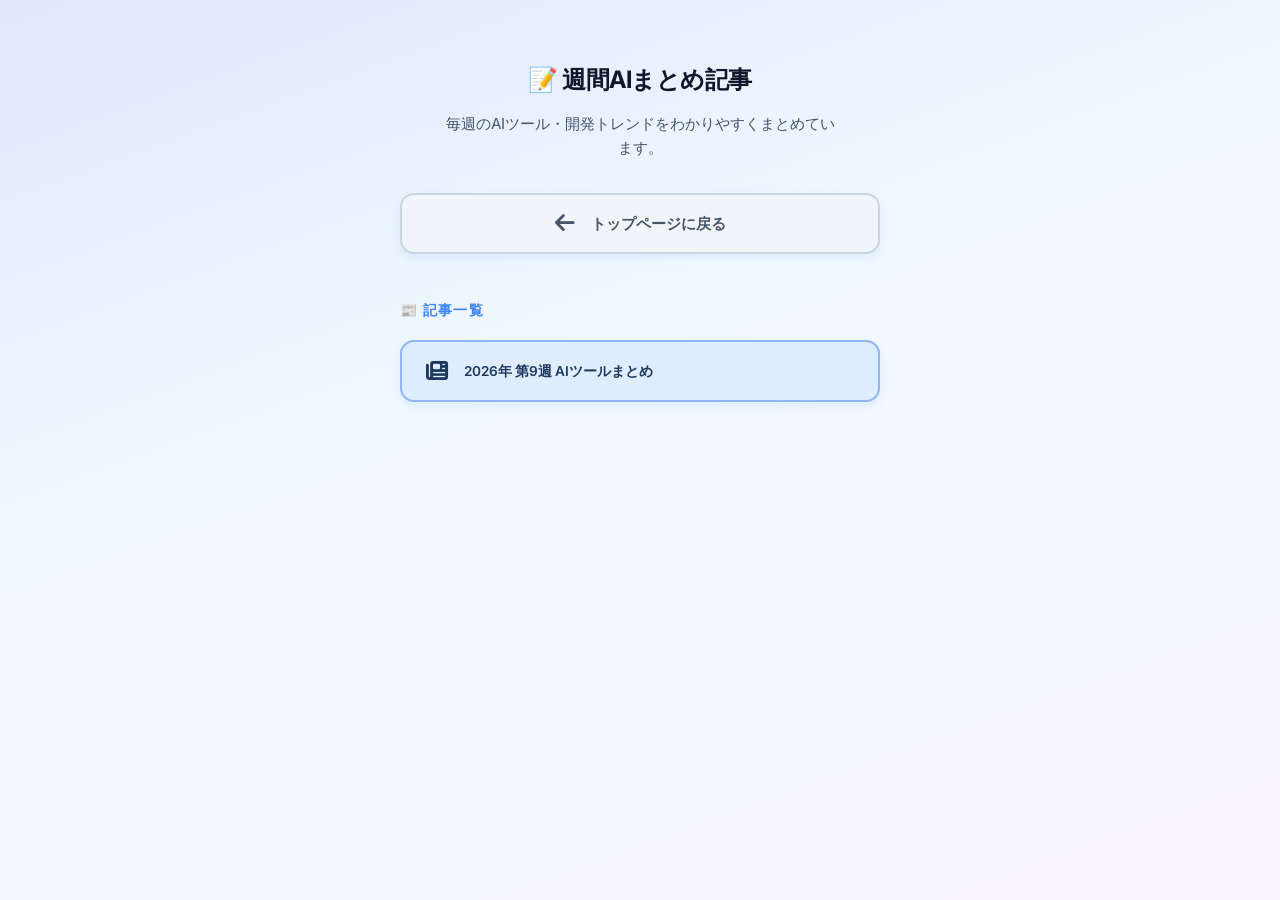
==== articles.html @ 1c86bf2f "Update LinkTree at 2026-02-28 23:58:25" ====
<!DOCTYPE html>
<html lang="ja">

<head>
    <meta charset="UTF-8">
    <meta name="viewport" content="width=device-width, initial-scale=1.0">
    <title>ライト | 週間AIまとめ記事</title>
    <link rel="stylesheet" href="style.css">
    <link rel="stylesheet" href="https://cdnjs.cloudflare.com/ajax/libs/font-awesome/6.4.0/css/all.min.css">
</head>

<body>
    <div class="container">
        <header class="profile">
            <h1 class="profile-name" style="margin-top: 1rem;">📝 週間AIまとめ記事</h1>
            <p class="profile-bio">
                毎週のAIツール・開発トレンドをわかりやすくまとめています。
            </p>
        </header>

        <main class="links">
            <a href="index.html" class="link-item"
                style="justify-content: center; background-color: #f1f5f9; border-color: #cbd5e1; color: #475569;">
                <i class="fa-solid fa-arrow-left link-icon" style="color: #475569;"></i>
                トップページに戻る
            </a>

            <h2 class="category-title" style="color: #3b82f6; margin-top: 2rem;">📰 記事一覧</h2>
            <!-- ARTICLES_LIST_START -->
            <a href="articles/week_2026_02_28.html" class="link-item" style="font-size: 0.85rem; margin-bottom: 0.4rem;">
                <i class="fa-solid fa-newspaper link-icon"></i>
                2026年 第9週 AIツールまとめ
            </a>

            <!-- ARTICLES_LIST_END -->

        </main>
    </div>
</body>

</html>
---- style.css ----
@import url('https://fonts.googleapis.com/css2?family=Inter:wght@400;500;600;700&display=swap');

* {
    margin: 0;
    padding: 0;
    box-sizing: border-box;
    font-family: 'Inter', sans-serif;
}

body {
    background: linear-gradient(160deg, #e0e7ff 0%, #f0f9ff 40%, #faf5ff 100%);
    color: #1e293b;
    min-height: 100vh;
    display: flex;
    justify-content: center;
    align-items: flex-start;
    padding: 3rem 1.5rem;
}

.container {
    width: 100%;
    max-width: 480px;
    display: flex;
    flex-direction: column;
    align-items: center;
    gap: 2rem;
}

/* プロフィールセクション */
.profile {
    display: flex;
    flex-direction: column;
    align-items: center;
    text-align: center;
    gap: 1rem;
}

.profile-img {
    width: 110px;
    height: 110px;
    border-radius: 50%;
    object-fit: cover;
    box-shadow: 0 8px 20px rgba(59, 130, 246, 0.4);
    border: 4px solid #ffffff;
    transition: transform 0.4s cubic-bezier(0.175, 0.885, 0.32, 1.275), box-shadow 0.4s ease;
}

.profile-img:hover {
    transform: scale(1.08) rotate(3deg);
    box-shadow: 0 12px 30px rgba(59, 130, 246, 0.6);
}

.profile-name {
    font-size: 1.5rem;
    font-weight: 700;
    letter-spacing: -0.02em;
    color: #0f172a;
}

.profile-bio {
    font-size: 0.95rem;
    color: #475569;
    line-height: 1.6;
    max-width: 90%;
}

/* リンクセクション */
.links {
    width: 100%;
    display: flex;
    flex-direction: column;
    gap: 1rem;
}

.category-title {
    font-size: 0.85rem;
    text-transform: uppercase;
    letter-spacing: 0.1em;
    color: #64748b;
    margin-top: 1rem;
    margin-bottom: 0.25rem;
    font-weight: 700;
}

/* 通常ボタン: 淡い青背景 + はっきりした枠線 */
.link-item {
    display: flex;
    align-items: center;
    justify-content: flex-start;
    gap: 1rem;
    width: 100%;
    padding: 1.1rem 1.5rem;
    background-color: #e0ecff;
    border: 2px solid #93b4f5;
    border-radius: 14px;
    color: #1e3a5f;
    text-decoration: none;
    font-weight: 600;
    font-size: 0.95rem;
    line-height: 1.4;
    text-align: left;
    position: relative;
    overflow: hidden;
    cursor: pointer;
    box-shadow: 0 4px 10px rgba(59, 130, 246, 0.1);
    transition: transform 0.3s cubic-bezier(0.34, 1.56, 0.64, 1), box-shadow 0.3s ease, background-color 0.3s ease, border-color 0.3s ease;
}

.link-item:hover {
    background-color: #c7dbff;
    transform: translateY(-4px) scale(1.02);
    box-shadow: 0 10px 25px rgba(59, 130, 246, 0.25);
    border-color: #6d9ef0;
}

/* 注目ボタン: 青いグラデーション背景 + 白文字 */
.link-item.featured {
    background: linear-gradient(135deg, #3b82f6, #6366f1);
    border: 2px solid #3b82f6;
    color: #ffffff;
}

.link-item.featured:hover {
    background: linear-gradient(135deg, #2563eb, #4f46e5);
    border-color: #2563eb;
    box-shadow: 0 10px 30px rgba(59, 130, 246, 0.4);
}

/* アイコン */
.link-icon {
    font-size: 1.4rem;
    flex-shrink: 0;
}

.link-item.featured .link-icon {
    color: #ffffff;
}

/* マスコットキャラクター */
.mascot-img {
    width: 120px;
    height: 120px;
    object-fit: contain;
    margin-top: -0.5rem;
    animation: float 3s ease-in-out infinite;
    filter: drop-shadow(0 4px 12px rgba(249, 115, 22, 0.3));
    transition: transform 0.4s cubic-bezier(0.175, 0.885, 0.32, 1.275), filter 0.4s ease;
    cursor: pointer;
}

.mascot-img:hover {
    animation: bounce 0.6s ease;
    filter: drop-shadow(0 8px 20px rgba(249, 115, 22, 0.5));
    transform: scale(1.15) rotate(10deg);
}

@keyframes float {

    0%,
    100% {
        transform: translateY(0px);
    }

    50% {
        transform: translateY(-10px);
    }
}

@keyframes bounce {
    0% {
        transform: scale(1) rotate(0deg);
    }

    30% {
        transform: scale(1.2) rotate(10deg);
    }

    50% {
        transform: scale(0.95) rotate(-5deg);
    }

    70% {
        transform: scale(1.1) rotate(5deg);
    }

    100% {
        transform: scale(1.15) rotate(10deg);
    }
}
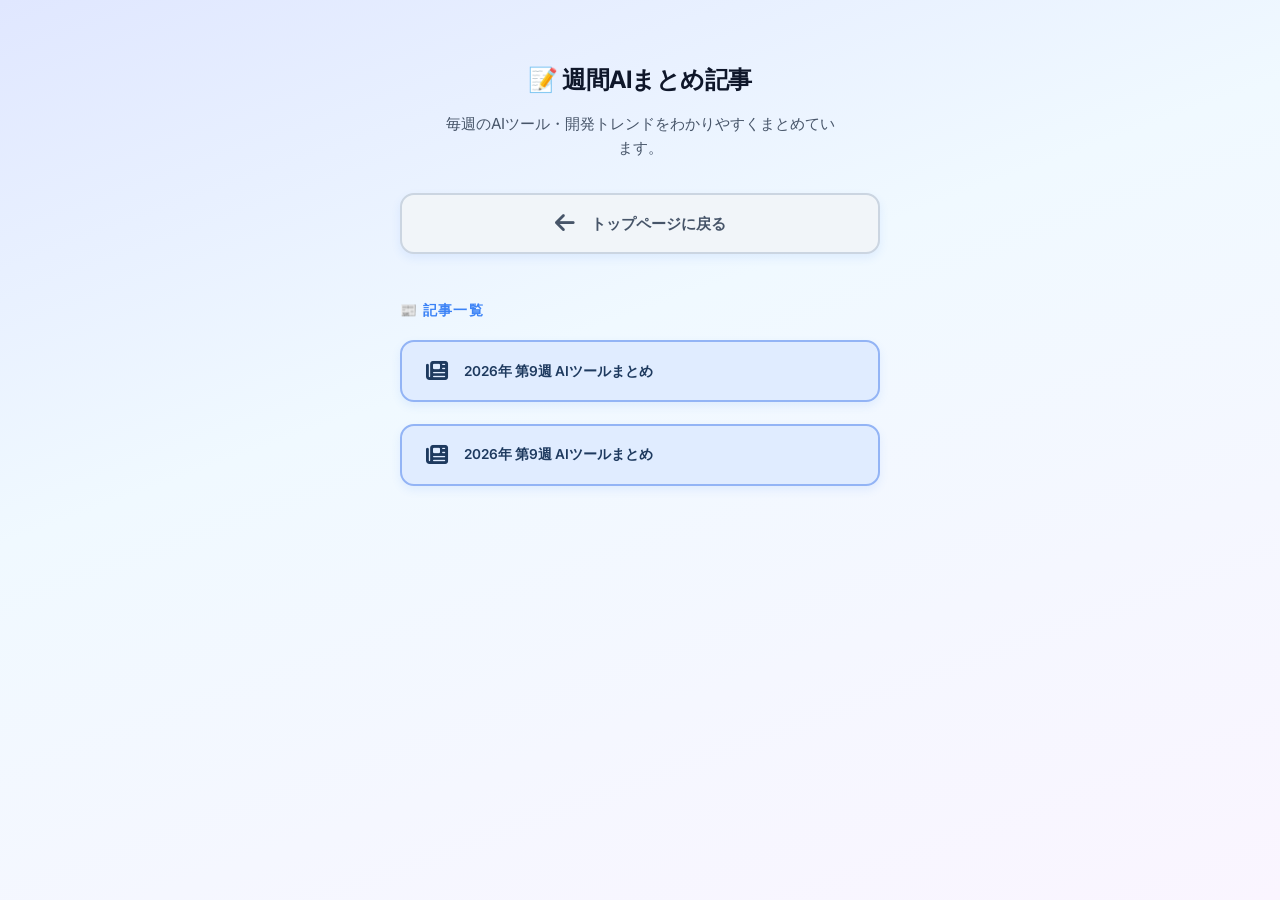
==== commit 09bc479c: "Update LinkTree at 2026-03-01 09:00:19" ====
--- a/articles.html
+++ b/articles.html
@@ -27,6 +27,11 @@
 
             <h2 class="category-title" style="color: #3b82f6; margin-top: 2rem;">📰 記事一覧</h2>
             <!-- ARTICLES_LIST_START -->
+            <a href="articles/week_2026_03_01.html" class="link-item" style="font-size: 0.85rem; margin-bottom: 0.4rem;">
+                <i class="fa-solid fa-newspaper link-icon"></i>
+                2026年 第9週 AIツールまとめ
+            </a>
+
             <a href="articles/week_2026_02_28.html" class="link-item" style="font-size: 0.85rem; margin-bottom: 0.4rem;">
                 <i class="fa-solid fa-newspaper link-icon"></i>
                 2026年 第9週 AIツールまとめ
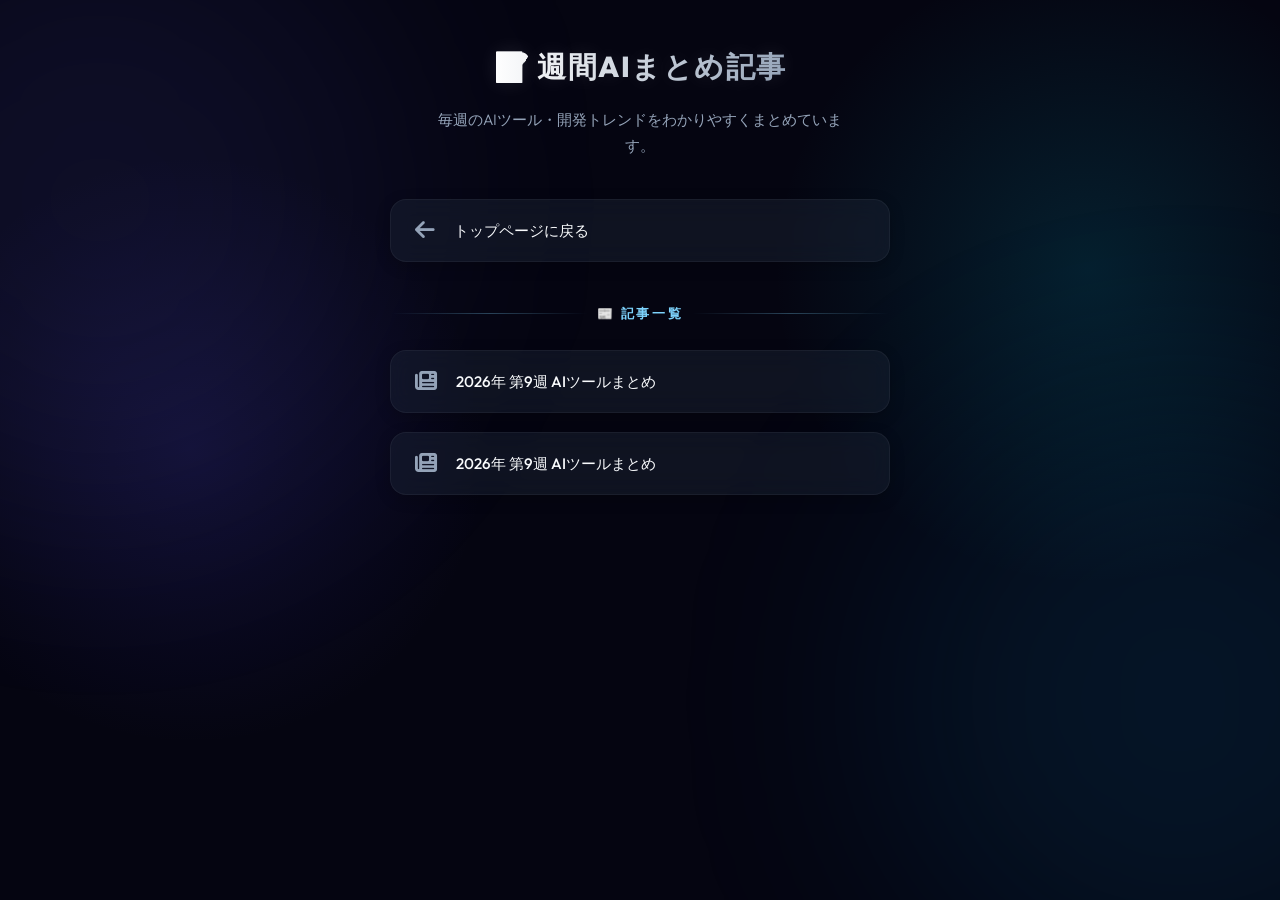
==== commit 2145e0ff: "Update LinkTree at 2026-03-04 01:34:15" ====
--- a/articles.html
+++ b/articles.html
@@ -12,27 +12,26 @@
 <body>
     <div class="container">
         <header class="profile">
-            <h1 class="profile-name" style="margin-top: 1rem;">📝 週間AIまとめ記事</h1>
+            <h1 class="profile-name">📝 週間AIまとめ記事</h1>
             <p class="profile-bio">
                 毎週のAIツール・開発トレンドをわかりやすくまとめています。
             </p>
         </header>
 
         <main class="links">
-            <a href="index.html" class="link-item"
-                style="justify-content: center; background-color: #f1f5f9; border-color: #cbd5e1; color: #475569;">
-                <i class="fa-solid fa-arrow-left link-icon" style="color: #475569;"></i>
+            <a href="index.html" class="link-item">
+                <i class="fa-solid fa-arrow-left link-icon"></i>
                 トップページに戻る
             </a>
 
-            <h2 class="category-title" style="color: #3b82f6; margin-top: 2rem;">📰 記事一覧</h2>
+            <h2 class="category-title">📰 記事一覧</h2>
             <!-- ARTICLES_LIST_START -->
-            <a href="articles/week_2026_03_01.html" class="link-item" style="font-size: 0.85rem; margin-bottom: 0.4rem;">
+            <a href="articles/week_2026_03_01.html" class="link-item">
                 <i class="fa-solid fa-newspaper link-icon"></i>
                 2026年 第9週 AIツールまとめ
             </a>
 
-            <a href="articles/week_2026_02_28.html" class="link-item" style="font-size: 0.85rem; margin-bottom: 0.4rem;">
+            <a href="articles/week_2026_02_28.html" class="link-item">
                 <i class="fa-solid fa-newspaper link-icon"></i>
                 2026年 第9週 AIツールまとめ
             </a>
--- a/style.css
+++ b/style.css
@@ -1,38 +1,87 @@
-@import url('https://fonts.googleapis.com/css2?family=Inter:wght@400;500;600;700&display=swap');
+@import url('https://fonts.googleapis.com/css2?family=Outfit:wght@300;400;500;600;700;800&display=swap');
 
 * {
     margin: 0;
     padding: 0;
     box-sizing: border-box;
-    font-family: 'Inter', sans-serif;
+    font-family: 'Outfit', sans-serif;
 }
 
 body {
-    background: linear-gradient(160deg, #e0e7ff 0%, #f0f9ff 40%, #faf5ff 100%);
-    color: #1e293b;
+    background-color: #050511;
+    background-image:
+        radial-gradient(circle at 15% 50%, rgba(79, 70, 229, 0.15), transparent 25%),
+        radial-gradient(circle at 85% 30%, rgba(6, 182, 212, 0.15), transparent 25%);
+    background-size: 100% 100%;
+    background-attachment: fixed;
+    color: #e2e8f0;
     min-height: 100vh;
     display: flex;
     justify-content: center;
     align-items: flex-start;
     padding: 3rem 1.5rem;
+    position: relative;
+    overflow-x: hidden;
+}
+
+/* Animated Background Orbs */
+body::before,
+body::after {
+    content: '';
+    position: fixed;
+    width: 600px;
+    height: 600px;
+    border-radius: 50%;
+    z-index: -1;
+    filter: blur(120px);
+    opacity: 0.5;
+    animation: drift 20s infinite alternate ease-in-out;
+}
+
+body::before {
+    top: -100px;
+    left: -200px;
+    background: rgba(99, 102, 241, 0.2);
+    /* Indigo */
+}
+
+body::after {
+    bottom: -100px;
+    right: -200px;
+    background: rgba(14, 165, 233, 0.2);
+    /* Cyan */
+    animation-delay: -10s;
+}
+
+@keyframes drift {
+    0% {
+        transform: translateY(0) scale(1);
+    }
+
+    100% {
+        transform: translateY(50px) scale(1.1);
+    }
 }
 
 .container {
     width: 100%;
-    max-width: 480px;
+    max-width: 500px;
     display: flex;
     flex-direction: column;
     align-items: center;
-    gap: 2rem;
-}
-
-/* プロフィールセクション */
+    gap: 2.5rem;
+    position: relative;
+    z-index: 1;
+}
+
+/* Profile Section */
 .profile {
     display: flex;
     flex-direction: column;
     align-items: center;
     text-align: center;
-    gap: 1rem;
+    gap: 1.2rem;
+    animation: fadeInDown 0.8s ease-out;
 }
 
 .profile-img {
@@ -40,120 +89,189 @@
     height: 110px;
     border-radius: 50%;
     object-fit: cover;
-    box-shadow: 0 8px 20px rgba(59, 130, 246, 0.4);
-    border: 4px solid #ffffff;
-    transition: transform 0.4s cubic-bezier(0.175, 0.885, 0.32, 1.275), box-shadow 0.4s ease;
+    box-shadow: 0 0 20px rgba(6, 182, 212, 0.3), inset 0 0 10px rgba(255, 255, 255, 0.1);
+    border: 3px solid rgba(255, 255, 255, 0.1);
+    transition: all 0.5s cubic-bezier(0.175, 0.885, 0.32, 1.275);
 }
 
 .profile-img:hover {
-    transform: scale(1.08) rotate(3deg);
-    box-shadow: 0 12px 30px rgba(59, 130, 246, 0.6);
+    transform: scale(1.05) rotate(5deg);
+    box-shadow: 0 0 35px rgba(6, 182, 212, 0.6), inset 0 0 15px rgba(255, 255, 255, 0.2);
+    border-color: rgba(6, 182, 212, 0.5);
+}
+
+/* AI Mascot */
+.mascot-img {
+    width: 130px;
+    height: 130px;
+    object-fit: contain;
+    margin-top: -1rem;
+    animation: float 4s ease-in-out infinite, glowPulse 3s infinite alternate;
+    filter: drop-shadow(0 0 15px rgba(99, 102, 241, 0.4));
+    transition: all 0.4s ease;
+    cursor: pointer;
+}
+
+.mascot-img:hover {
+    animation: bounce 0.6s ease;
+    filter: drop-shadow(0 0 30px rgba(6, 182, 212, 0.8));
+    transform: scale(1.1) rotate(5deg);
 }
 
 .profile-name {
-    font-size: 1.5rem;
-    font-weight: 700;
-    letter-spacing: -0.02em;
-    color: #0f172a;
+    font-size: 1.8rem;
+    font-weight: 800;
+    letter-spacing: 0.05em;
+    background: linear-gradient(to right, #ffffff, #94a3b8);
+    -webkit-background-clip: text;
+    background-clip: text;
+    -webkit-text-fill-color: transparent;
+    text-shadow: 0 0 20px rgba(255, 255, 255, 0.1);
 }
 
 .profile-bio {
     font-size: 0.95rem;
-    color: #475569;
-    line-height: 1.6;
-    max-width: 90%;
-}
-
-/* リンクセクション */
+    color: #94a3b8;
+    line-height: 1.7;
+    max-width: 95%;
+    font-weight: 300;
+}
+
+/* Links Section */
 .links {
     width: 100%;
     display: flex;
     flex-direction: column;
-    gap: 1rem;
+    gap: 1.2rem;
+    animation: fadeInUp 0.8s ease-out forwards;
+    opacity: 0;
+    animation-delay: 0.2s;
 }
 
 .category-title {
-    font-size: 0.85rem;
+    font-size: 0.8rem;
     text-transform: uppercase;
-    letter-spacing: 0.1em;
-    color: #64748b;
-    margin-top: 1rem;
-    margin-bottom: 0.25rem;
-    font-weight: 700;
-}
-
-/* 通常ボタン: 淡い青背景 + はっきりした枠線 */
+    letter-spacing: 0.2em;
+    color: #7dd3fc;
+    margin-top: 1.5rem;
+    margin-bottom: 0.5rem;
+    font-weight: 600;
+    display: flex;
+    align-items: center;
+    gap: 0.5rem;
+}
+
+.category-title::before,
+.category-title::after {
+    content: '';
+    flex: 1;
+    height: 1px;
+    background: linear-gradient(90deg, transparent, rgba(125, 211, 252, 0.3), transparent);
+}
+
+/* Glassmorphism Link Items */
 .link-item {
     display: flex;
     align-items: center;
     justify-content: flex-start;
-    gap: 1rem;
+    gap: 1.2rem;
     width: 100%;
-    padding: 1.1rem 1.5rem;
-    background-color: #e0ecff;
-    border: 2px solid #93b4f5;
-    border-radius: 14px;
-    color: #1e3a5f;
+    padding: 1.2rem 1.5rem;
+    background: rgba(30, 41, 59, 0.4);
+    backdrop-filter: blur(12px);
+    -webkit-backdrop-filter: blur(12px);
+    border: 1px solid rgba(255, 255, 255, 0.05);
+    border-radius: 16px;
+    color: #f8fafc;
     text-decoration: none;
-    font-weight: 600;
+    font-weight: 500;
     font-size: 0.95rem;
     line-height: 1.4;
     text-align: left;
     position: relative;
     overflow: hidden;
     cursor: pointer;
-    box-shadow: 0 4px 10px rgba(59, 130, 246, 0.1);
-    transition: transform 0.3s cubic-bezier(0.34, 1.56, 0.64, 1), box-shadow 0.3s ease, background-color 0.3s ease, border-color 0.3s ease;
+    box-shadow: 0 4px 15px rgba(0, 0, 0, 0.2);
+    transition: all 0.3s cubic-bezier(0.25, 0.8, 0.25, 1);
+}
+
+/* Hover Shine Effect */
+.link-item::before {
+    content: '';
+    position: absolute;
+    top: 0;
+    left: -100%;
+    width: 50%;
+    height: 100%;
+    background: linear-gradient(90deg, transparent, rgba(255, 255, 255, 0.05), transparent);
+    transform: skewX(-20deg);
+    transition: all 0.5s ease;
+}
+
+.link-item:hover::before {
+    left: 150%;
+    transition: all 0.7s ease;
 }
 
 .link-item:hover {
-    background-color: #c7dbff;
+    background: rgba(30, 41, 59, 0.8);
     transform: translateY(-4px) scale(1.02);
-    box-shadow: 0 10px 25px rgba(59, 130, 246, 0.25);
-    border-color: #6d9ef0;
-}
-
-/* 注目ボタン: 青いグラデーション背景 + 白文字 */
+    box-shadow: 0 12px 30px rgba(0, 0, 0, 0.4), 0 0 15px rgba(6, 182, 212, 0.2);
+    border-color: rgba(6, 182, 212, 0.3);
+    color: #ffffff;
+}
+
+/* Featured Link Item (Neon Gradient) */
 .link-item.featured {
-    background: linear-gradient(135deg, #3b82f6, #6366f1);
-    border: 2px solid #3b82f6;
-    color: #ffffff;
+    background: linear-gradient(135deg, rgba(79, 70, 229, 0.2), rgba(6, 182, 212, 0.2));
+    border: 1px solid rgba(6, 182, 212, 0.4);
+    box-shadow: 0 4px 15px rgba(6, 182, 212, 0.1), inset 0 0 10px rgba(99, 102, 241, 0.1);
 }
 
 .link-item.featured:hover {
-    background: linear-gradient(135deg, #2563eb, #4f46e5);
-    border-color: #2563eb;
-    box-shadow: 0 10px 30px rgba(59, 130, 246, 0.4);
-}
-
-/* アイコン */
+    background: linear-gradient(135deg, rgba(79, 70, 229, 0.4), rgba(6, 182, 212, 0.4));
+    border-color: rgba(6, 182, 212, 0.8);
+    box-shadow: 0 15px 35px rgba(6, 182, 212, 0.3), 0 0 20px rgba(6, 182, 212, 0.4);
+}
+
+.link-item.featured-warm {
+    background: linear-gradient(135deg, rgba(234, 88, 12, 0.2), rgba(249, 115, 22, 0.2));
+    border: 1px solid rgba(249, 115, 22, 0.4);
+    box-shadow: 0 4px 15px rgba(249, 115, 22, 0.1);
+}
+
+.link-item.featured-warm:hover {
+    background: linear-gradient(135deg, rgba(234, 88, 12, 0.4), rgba(249, 115, 22, 0.4));
+    border-color: rgba(249, 115, 22, 0.8);
+    box-shadow: 0 15px 35px rgba(249, 115, 22, 0.3), 0 0 20px rgba(249, 115, 22, 0.4);
+}
+
+/* Icons */
 .link-icon {
     font-size: 1.4rem;
     flex-shrink: 0;
+    color: #94a3b8;
+    transition: color 0.3s ease, transform 0.3s ease;
+}
+
+.link-item:hover .link-icon {
+    color: #38bdf8;
+    transform: scale(1.1);
 }
 
 .link-item.featured .link-icon {
-    color: #ffffff;
-}
-
-/* マスコットキャラクター */
-.mascot-img {
-    width: 120px;
-    height: 120px;
-    object-fit: contain;
-    margin-top: -0.5rem;
-    animation: float 3s ease-in-out infinite;
-    filter: drop-shadow(0 4px 12px rgba(249, 115, 22, 0.3));
-    transition: transform 0.4s cubic-bezier(0.175, 0.885, 0.32, 1.275), filter 0.4s ease;
-    cursor: pointer;
-}
-
-.mascot-img:hover {
-    animation: bounce 0.6s ease;
-    filter: drop-shadow(0 8px 20px rgba(249, 115, 22, 0.5));
-    transform: scale(1.15) rotate(10deg);
-}
-
+    color: #38bdf8;
+}
+
+.link-item.featured-warm .link-icon {
+    color: #fb923c;
+}
+
+.link-item.featured-warm:hover .link-icon {
+    color: #fdba74;
+}
+
+/* Animations */
 @keyframes float {
 
     0%,
@@ -162,7 +280,17 @@
     }
 
     50% {
-        transform: translateY(-10px);
+        transform: translateY(-12px);
+    }
+}
+
+@keyframes glowPulse {
+    0% {
+        filter: drop-shadow(0 0 10px rgba(99, 102, 241, 0.3));
+    }
+
+    100% {
+        filter: drop-shadow(0 0 25px rgba(139, 92, 246, 0.6));
     }
 }
 
@@ -172,7 +300,7 @@
     }
 
     30% {
-        transform: scale(1.2) rotate(10deg);
+        transform: scale(1.15) rotate(10deg);
     }
 
     50% {
@@ -180,10 +308,34 @@
     }
 
     70% {
+        transform: scale(1.08) rotate(5deg);
+    }
+
+    100% {
         transform: scale(1.1) rotate(5deg);
     }
-
-    100% {
-        transform: scale(1.15) rotate(10deg);
+}
+
+@keyframes fadeInDown {
+    from {
+        opacity: 0;
+        transform: translateY(-30px);
+    }
+
+    to {
+        opacity: 1;
+        transform: translateY(0);
+    }
+}
+
+@keyframes fadeInUp {
+    from {
+        opacity: 0;
+        transform: translateY(30px);
+    }
+
+    to {
+        opacity: 1;
+        transform: translateY(0);
     }
 }
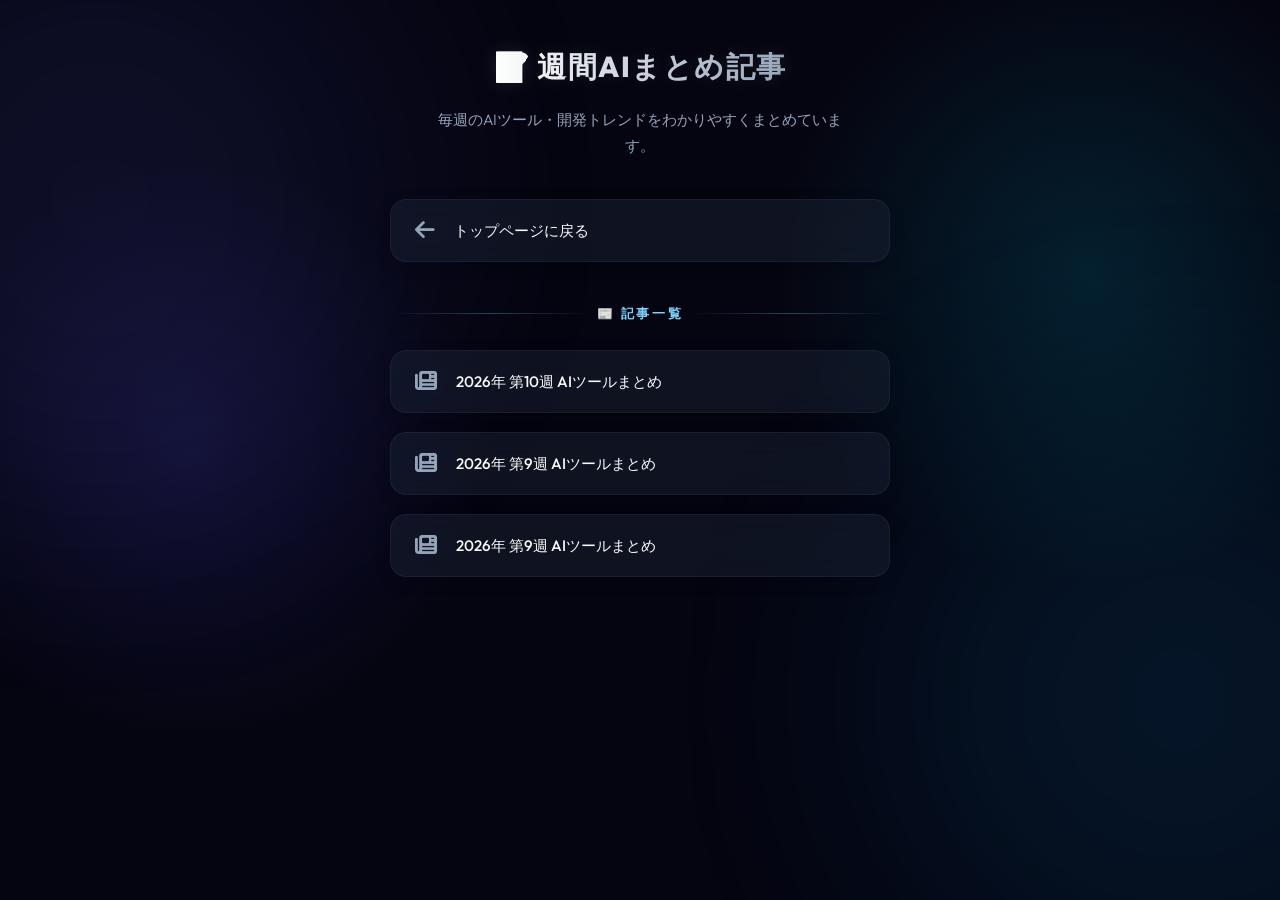
==== commit 2cf8b465: "Update LinkTree at 2026-03-08 09:00:24" ====
--- a/articles.html
+++ b/articles.html
@@ -26,6 +26,11 @@
 
             <h2 class="category-title">📰 記事一覧</h2>
             <!-- ARTICLES_LIST_START -->
+            <a href="articles/week_2026_03_08.html" class="link-item">
+                <i class="fa-solid fa-newspaper link-icon"></i>
+                2026年 第10週 AIツールまとめ
+            </a>
+
             <a href="articles/week_2026_03_01.html" class="link-item">
                 <i class="fa-solid fa-newspaper link-icon"></i>
                 2026年 第9週 AIツールまとめ
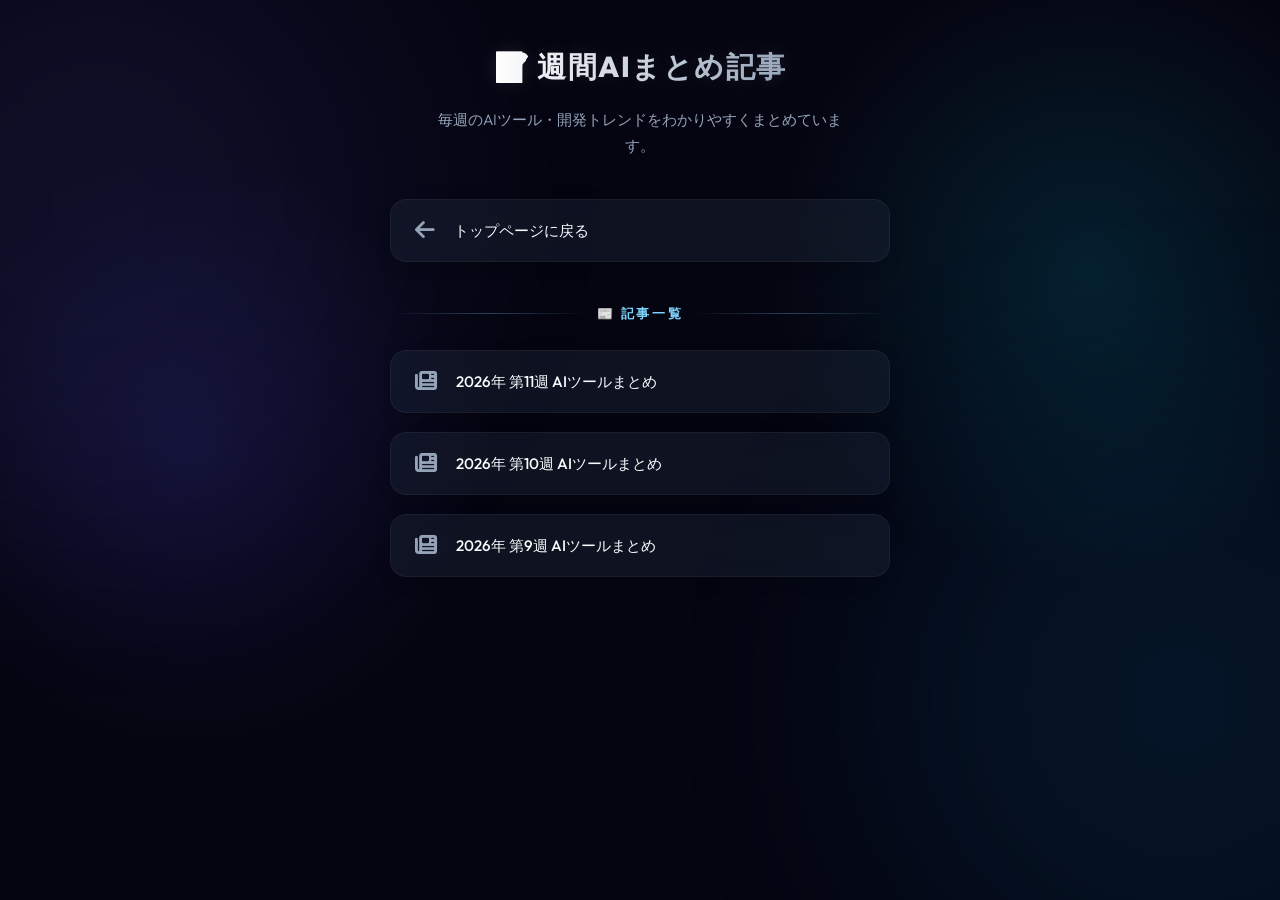
==== commit 0d671f66: "Update LinkTree at 2026-03-12 07:00:44" ====
--- a/articles.html
+++ b/articles.html
@@ -26,6 +26,11 @@
 
             <h2 class="category-title">📰 記事一覧</h2>
             <!-- ARTICLES_LIST_START -->
+            <a href="articles/week_2026_03_12.html" class="link-item">
+                <i class="fa-solid fa-newspaper link-icon"></i>
+                2026年 第11週 AIツールまとめ
+            </a>
+
             <a href="articles/week_2026_03_08.html" class="link-item">
                 <i class="fa-solid fa-newspaper link-icon"></i>
                 2026年 第10週 AIツールまとめ
@@ -35,12 +40,6 @@
                 <i class="fa-solid fa-newspaper link-icon"></i>
                 2026年 第9週 AIツールまとめ
             </a>
-
-            <a href="articles/week_2026_02_28.html" class="link-item">
-                <i class="fa-solid fa-newspaper link-icon"></i>
-                2026年 第9週 AIツールまとめ
-            </a>
-
             <!-- ARTICLES_LIST_END -->
 
         </main>
